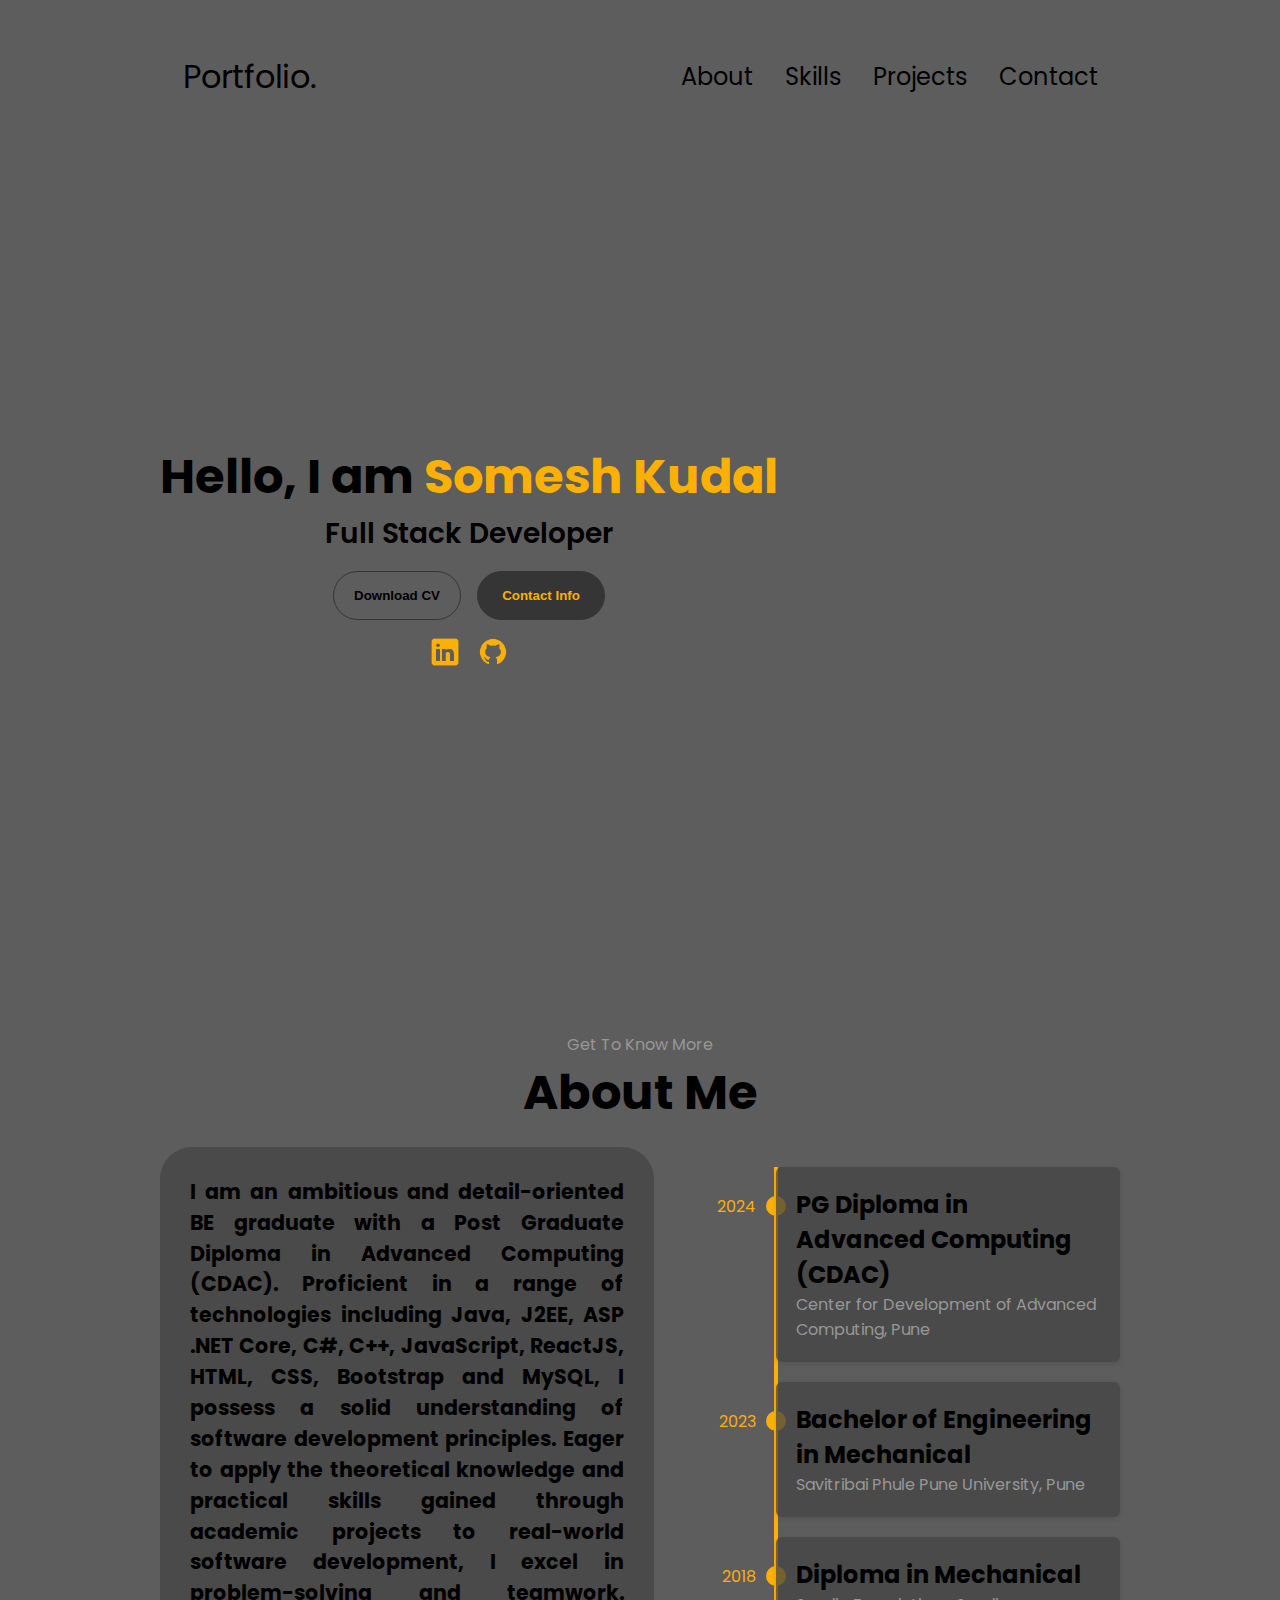
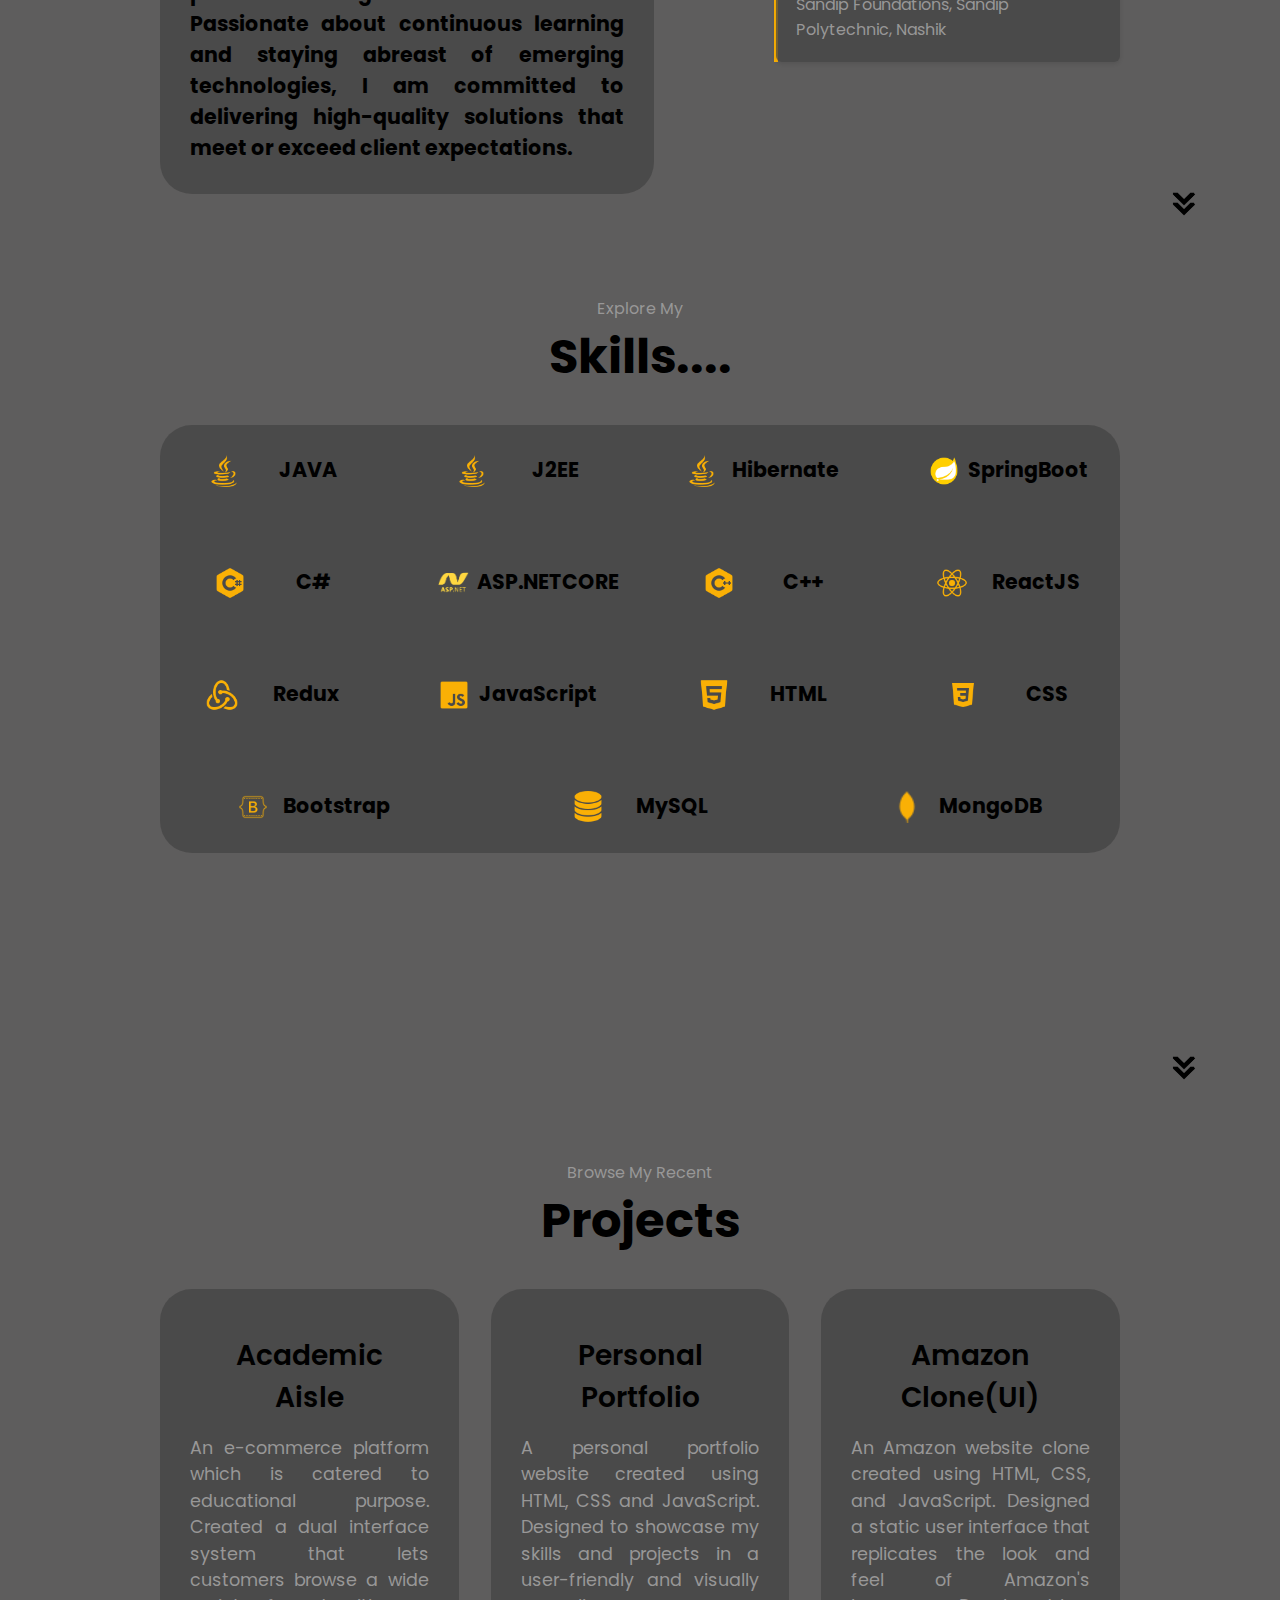
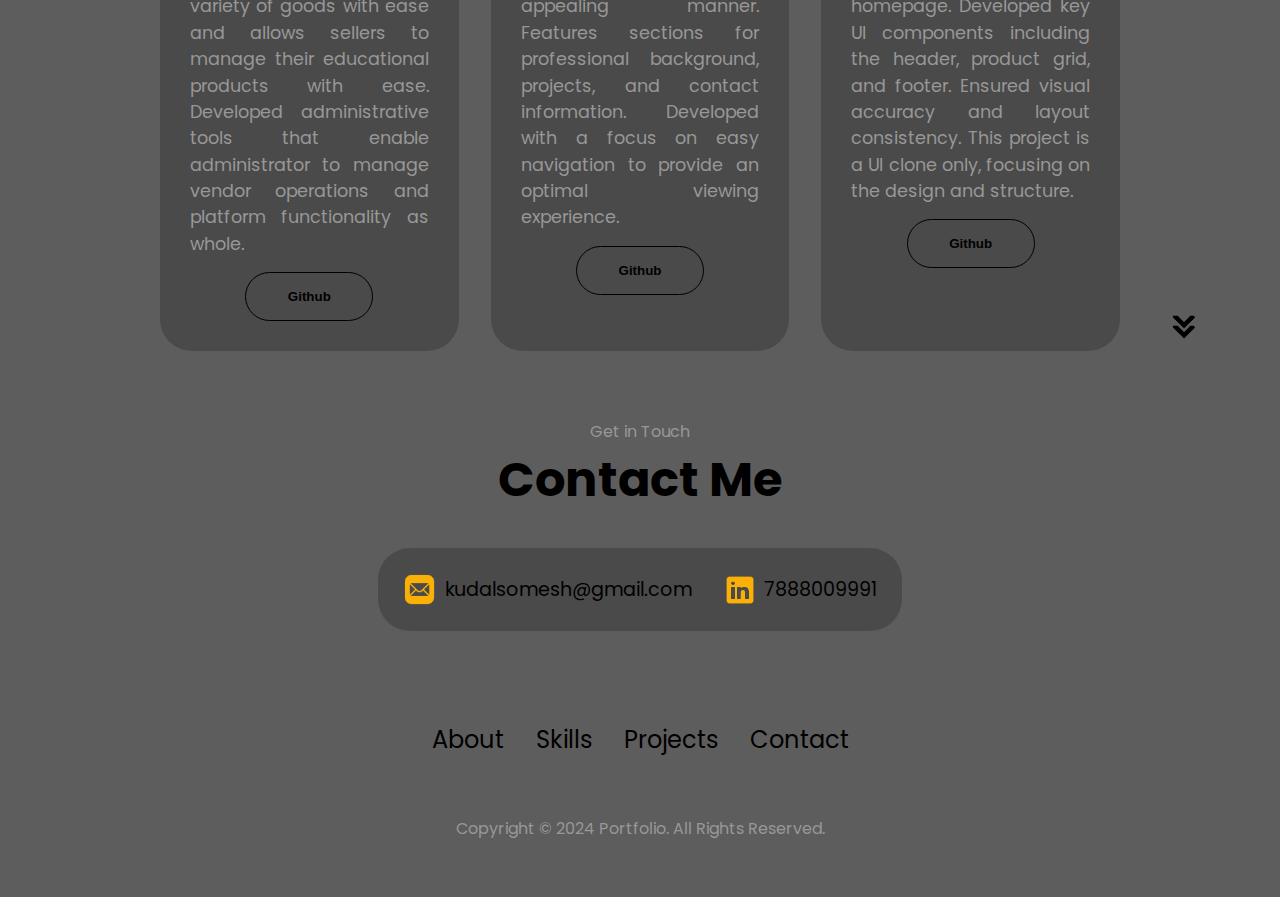
==== index.html @ f619b46e "file rearrange" ====
<!DOCTYPE html>
<html lang="en">

<head>
  <meta charset="UTF-8" />
  <meta http-equiv="X-UA-Compatible" content="IE=edge" />
  <meta name="viewport" content="width=device-width, initial-scale=1.0" />
  <title>My Portfolio</title>
  <link rel="stylesheet" href="style.css" />
  <link rel="stylesheet" href="mediaqueries.css" />
</head>

<body>
  <nav id="desktop-nav">
    <div class="logo">Portfolio.</div>
    <div>
      <ul class="nav-links">
        <li><a href="#about">About</a></li>
        <li><a href="#experience">Skills</a></li>
        <li><a href="#projects">Projects</a></li>
        <li><a href="#contact">Contact</a></li>
      </ul>
    </div>
  </nav>

  <section id="profile">
    <div class="section__text">
      <h1 class="title">Hello, I am <span>Somesh Kudal</span></h1>
      <p class="section__text__p2">Full Stack Developer</p>
      <div class="btn-container">
        <button class="btn btn-color-2" onclick="window.open('./assets/Somesh_Kudal_SDE.pdf')">
          Download CV
        </button>
        <button class="btn btn-color-1" onclick="location.href='./#contact'">
          Contact Info
        </button>
      </div>
      <div id="socials-container">
        <img src="./assets/linkedin.png" alt="My LinkedIn profile" class="icon"
          onclick="location.href='https://www.linkedin.com/in/somesh-kudal-7bb0761b0/'" />
        <img src="./assets/git.png" alt="My Github profile" class="icon"
          onclick="location.href='https://github.com/73629somesh'" />
      </div>
    </div>
  </section>
  <section id="about">
    <p class="section__text__p1">Get To Know More</p>
    <h1 class="title">About Me</h1>
    <div class="section-container">
      <div class="about-details-container">
        <div class="about-containers">
          <div class="details-container" style="margin: 0">
            <h3>
              I am an ambitious and detail-oriented BE graduate
              with a Post Graduate Diploma in Advanced Computing
              (CDAC). Proficient in a range of technologies including
              Java, J2EE, ASP .NET Core, C#, C++, JavaScript, ReactJS,
              HTML, CSS, Bootstrap and MySQL, I possess a solid understanding of software
              development principles. Eager to apply the theoretical knowledge
              and practical skills gained through academic projects to real-world
              software development, I excel in problem-solving and teamwork.
              Passionate about continuous learning and staying abreast of emerging
              technologies, I am committed to delivering high-quality solutions
              that meet or exceed client expectations.
            </h3>
          </div>
          <div class="education-container">
            <ul class="timeline">
              <li class="timeline-item">
                <span class="date">2024</span>
                <div class="marker"></div>
                <div class="timeline-content">
                  <h2>PG Diploma in Advanced Computing (CDAC)</h2>
                  <p>Center for Development of Advanced Computing, Pune</p>
                </div>
              </li>
              <li class="timeline-item">
                <span class="date">2023</span>
                <div class="marker"></div>
                <div class="timeline-content">
                  <h2>Bachelor of Engineering in Mechanical</h2>
                  <p>Savitribai Phule Pune University, Pune</p>
                </div>
              </li>
              <li class="timeline-item">
                <span class="date">2018</span>
                <div class="marker"></div>
                <div class="timeline-content">
                  <h2>Diploma in Mechanical</h2>
                  <p>Sandip Foundations, Sandip Polytechnic, Nashik</p>

                </div>
              </li>
            </ul>
          </div>
        </div>
      </div>
    </div>
    <img src="./assets/arrow.png" alt="Arrow icon" class="icon arrow" onclick="location.href='./#experience'" />
  </section>
  <section id="experience">
    <p class="section__text__p1">Explore My</p>
    <h1 class="title">Skills....</h1>
    <div class="experience-details-container">
      <div class="about-containers">
        <div class="details-container">
          <div class="article-container">
            <article>
              <img src="./assets/java.png" alt="Experience icon" class="icon" />
              <div>
                <h3>JAVA</h3>
              </div>
            </article>
            <article>
              <img src="./assets/java.png" alt="Experience icon" class="icon" />
              <div>
                <h3>J2EE</h3>
              </div>
            </article>
            <article>
              <img src="./assets/java.png" alt="Experience icon" class="icon" />
              <div>
                <h3>Hibernate</h3>
              </div>
            </article>
            <article>
              <img src="./assets/springboot.png" alt="Experience icon" class="icon" />
              <div>
                <h3>SpringBoot</h3>
              </div>
            </article>
            <article>
              <img src="./assets/csharp.png" alt="Experience icon" class="icon" />
              <div>
                <h3>C#</h3>
              </div>
            </article>
            <article>
              <img src="./assets/dotnet.png" alt="Experience icon" class="icon" />
              <div>
                <h3>ASP.NETCORE</h3>
              </div>
            </article>
            <article>
              <img src="./assets/cpp.png" alt="Experience icon" class="icon" />
              <div>
                <h3>C++</h3>
              </div>
            </article>
            <article>
              <img src="./assets/react.png" alt="Experience icon" class="icon" />
              <div>
                <h3>ReactJS</h3>
              </div>
            </article>
            <article>
              <img src="./assets/redux.png" alt="Experience icon" class="icon" />
              <div>
                <h3>Redux</h3>
              </div>
            </article>
            <article>
              <img src="./assets/js.png" alt="Experience icon" class="icon" />
              <div>
                <h3>JavaScript</h3>
              </div>
            </article>
            <article>
              <img src="./assets/html.png" alt="Experience icon" class="icon" />
              <div>
                <h3>HTML</h3>
              </div>
            </article>
            <article>
              <img src="./assets/css.png" alt="Experience icon" class="icon" />
              <div>
                <h3>CSS</h3>
              </div>
            </article>
            <article>
              <img src="./assets/bootstrap.png" alt="Experience icon" class="icon" />
              <div>
                <h3>Bootstrap</h3>
              </div>
            </article>
            <article>
              <img src="./assets/sql.png" alt="Experience icon" class="icon" />
              <div>
                <h3>MySQL</h3>
              </div>
            </article>
            <article>
              <img src="./assets/mongodb.png" alt="Experience icon" class="icon" />
              <div>
                <h3>MongoDB</h3>
              </div>
            </article>
          </div>
        </div>

      </div>
    </div>
    <img src="./assets/arrow.png" alt="Arrow icon" class="icon arrow" onclick="location.href='./#projects'" />
  </section>
  <section id="projects">
    <p class="section__text__p1">Browse My Recent</p>
    <h1 class="title">Projects</h1>
    <div class="experience-details-container">
      <div class="about-containers">
        <div class="details-container color-container">

          <h2 class="experience-sub-title project-title">Academic Aisle</h2>

          <p>
            An e-commerce platform which is catered to educational purpose. Created a dual interface system that lets
            customers browse a wide variety of goods with ease and
            allows sellers to manage their educational products with ease. Developed administrative tools that
            enable administrator to manage vendor operations and platform functionality as whole.
          </p>

          <div class="btn-container">
            <button class="btn btn-color-2 project-btn"
              onclick="location.href=' https://github.com/73629somesh/AcademicAisle-Full '">
              Github
            </button>
          </div>
        </div>
        <div class="details-container color-container">

          <h2 class="experience-sub-title project-title">Personal Portfolio</h2>
          <p>
            A personal portfolio website created using HTML, CSS and JavaScript. Designed to showcase my skills and
            projects in a user-friendly and visually appealing manner. Features sections for professional background,
            projects, and
            contact information. Developed with a focus on easy navigation to provide an optimal viewing experience.
          </p>
          <div class="btn-container">
            <button class="btn btn-color-2 project-btn"
              onclick="location.href='https://github.com/73629somesh/Personal_Portfolio '">
              Github
            </button>
          </div>
        </div>
        <div class="details-container color-container">

          <h2 class="experience-sub-title project-title">Amazon Clone(UI)</h2>
          <p>
            An Amazon website clone created using HTML, CSS, and JavaScript. Designed a static user interface that
            replicates the look and feel of Amazon's homepage. Developed key UI components
            including the header, product grid, and footer. Ensured visual accuracy and layout
            consistency. This project is a UI clone only, focusing on the
            design and structure.
          </p>
          <div class="btn-container">
            <button class="btn btn-color-2 project-btn"
              onclick="location.href='https://github.com/73629somesh/Amazon_Clone_UI '">
              Github
            </button>
          </div>
        </div>
      </div>
    </div>
    <img src="./assets/arrow.png" alt="Arrow icon" class="icon arrow" onclick="location.href='./#contact'" />
  </section>
  <section id="contact">
    <p class="section__text__p1">Get in Touch</p>
    <h1 class="title">Contact Me</h1>
    <div class="contact-info-upper-container">
      <div class="contact-info-container">
        <img src="./assets/email.png" alt="Email icon" class="icon contact-icon email-icon"
          style="width: 35px ;height:35px" />
        <p><a href="mailto:examplemail@gmail.com">kudalsomesh@gmail.com</a></p>
      </div>
      <div class="contact-info-container">
        <img src="./assets/linkedin.png" alt="LinkedIn icon" class="icon contact-icon" />
        <p style="color: black">7888009991</p>
      </div>
    </div>
  </section>
  <footer>
    <nav>
      <div class="nav-links-container">
        <ul class="nav-links">
          <li><a href="#about">About</a></li>
          <li><a href="#experience">Skills</a></li>
          <li><a href="#projects">Projects</a></li>
          <li><a href="#contact">Contact</a></li>
        </ul>
      </div>
    </nav>
    <p>Copyright &#169; 2024 Portfolio. All Rights Reserved.</p>
  </footer>
  <script src="script.js"></script>
</body>

</html>
---- style.css ----
/* GENERAL */

@import url("https://fonts.googleapis.com/css2?family=Poppins:wght@300;400;500;600&display=swap");

* {
  margin: 0;
  padding: 0;
}

body {
  font-family: "Poppins", sans-serif;
  background-color: rgb(94, 93, 93);
}

html {
  scroll-behavior: smooth;
}

p {
  color: rgb(152, 151, 151);
}

/* TRANSITION */

a,
.btn {
  transition: all 300ms ease;
}

/* DESKTOP NAV */

nav,
.nav-links {
  display: flex;
}

nav {
  justify-content: space-around;
  align-items: center;
  height: 17vh;
}

.nav-links {
  gap: 2rem;
  list-style: none;
  font-size: 1.5rem;
}

a {
  color: black;
  text-decoration: none;
  text-decoration-color: white;
}

a:hover {
  color: #FAB005;
  text-decoration: underline;
  text-underline-offset: 1rem;
  text-decoration-color: #FAB005;
}

.logo {
  font-size: 2rem;
}

.logo:hover {
  cursor: pointer;
}


/* SECTIONS */

section {
  padding-top: 4vh;
  height: 96vh;
  margin: 0 10rem;
  box-sizing: border-box;
  min-height: fit-content;
}

.section-container {
  display: flex;
}

/* PROFILE SECTION */

#profile {
  display: flex;
  justify-content: left;
  gap: 5rem;
  height: 80vh;
}

.section__pic-container {
  display: flex;
  height: 400px;
  width: 400px;
  margin: auto 0;
}

.section__text {
  align-self: center;
  text-align: center;
  box-sizing: border-box;
  margin: 0;
  padding: 0;
  font-family: 'Poppins', sans-serif;
  box-sizing: border-box;
  margin-top: 20px;
}

/* } */

.section__text p {
  font-weight: 600;
}

.section__text__p1 {
  text-align: center;
}

.section__text__p2 {
  font-size: 1.75rem;
  margin-bottom: 1rem;
  justify-content: left;
  margin-left: 0;
  color: black;
}

.title {
  font-size: 3rem;
  text-align: center;
}

.title span {
  color: #FAB005;
}

#socials-container {
  display: flex;
  justify-content: center;
  margin-top: 1rem;
  gap: 1rem;
}

/* ICONS */

.icon {
  cursor: pointer;
  height: 2rem;
}

/* BUTTONS */

.btn-container {
  display: flex;
  justify-content: center;
  gap: 1rem;
}

.btn {
  font-weight: 600;
  transition: all 300ms ease;
  padding: 1rem;
  width: 8rem;
  border-radius: 2rem;
}

.btn-color-1,
.btn-color-2 {
  border: rgb(53, 53, 53) 0.1rem solid;
}

.btn-color-1:hover,
.btn-color-2:hover {
  cursor: pointer;
}

.btn-color-1,
.btn-color-2:hover {
  background: rgb(53, 53, 53);
  color: #FAB005;
}

.btn-color-1:hover {
  background: rgb(0, 0, 0);
}

.btn-color-2 {
  background: none;
}

.btn-color-2:hover {
  border: #FAB005 0.1rem solid;
}

.btn-container {
  gap: 1rem;
}

/* ABOUT SECTION */

#about {
  position: relative;
}

.about-containers {
  gap: 2rem;
  margin-bottom: 2rem;
  margin-top: 2rem;
}

.about-details-container {
  justify-content: center;
  flex-direction: column;
  margin-top: 20px;
}

.about-containers,
.about-details-container {
  display: flex;
}

.about-pic {
  border-radius: 2rem;
}

.arrow {
  position: absolute;
  right: -5rem;
  bottom: 2.5rem;
}

.details-container {
  width: 80%;
  padding: 30px;
  flex: 1;
  background: #444444bd;
  border-radius: 2rem;
  text-align: justify;
  position: relative;
  margin: 0 auto;
  font-size: 1.1em;
  line-height: 1.5;


}

.education-container {
  padding-top: 0.0rem;
  flex: 1;
  text-align: center;
  position: relative;
  margin: 0 auto;
}

.section-container {
  gap: 4rem;
  height: 80%;
}

.section__pic-container {
  height: 400px;
  width: 400px;
  margin: auto 0;
}

/* EXPERIENCE SECTION */

#experience {
  position: relative;
}

.experience-sub-title {
  color: rgb(85, 85, 85);
  font-weight: 600;
  font-size: 1.75rem;
  margin-bottom: 2rem;
}

.experience-details-container {
  display: flex;
  justify-content: center;
  flex-direction: column;
}

.article-container {
  display: flex;
  text-align: initial;
  flex-wrap: wrap;
  flex-direction: row;
  gap: 5.0rem;
  justify-content: space-around;
}

article {
  display: flex;
  width: 10rem;
  justify-content: space-around;
  gap: 0.5rem;
}

article .icon {
  cursor: default;
}

/* PROJECTS SECTION */

#projects {
  position: relative;
}

.color-container {
  background: #444444bd;
}

.project-img {
  border-radius: 2rem;
  width: 90%;
  height: 90%;
}

.project-title {
  margin: 1rem;
  color: black;
  text-align: center;
}

.project-btn {
  color: black;
  border-color: rgb(0, 0, 0);
  margin-top: 15px;
}

.text-container {
  background-color: #444444bd;
  color: white;
}

/* CONTACT */

#contact {
  display: flex;
  justify-content: center;
  flex-direction: column;
  height: 70vh;
}

.contact-info-upper-container {
  display: flex;
  justify-content: center;
  border-radius: 2rem;
  background: #444444bd;
  margin: 2rem auto;
  padding: 0.5rem;
}

.contact-info-container {
  display: flex;
  align-items: center;
  justify-content: center;
  gap: 0.5rem;
  margin: 1rem;
}

.contact-info-container p {
  font-size: larger;
}

.contact-icon {
  cursor: default;
}

.email-icon {
  height: 2.5rem;
}

/* FOOTER SECTION */

footer {
  height: 26vh;
  margin: 0 1rem;
}

footer p {
  text-align: center;
}

.project-desc {
  padding: 5px 5px;
}


.timeline {
  position: relative;
  padding: 0;
  list-style: none;
}

.timeline:before {
  content: '';
  position: absolute;
  top: 0;
  bottom: 0;
  width: 4px;
  background: #FAB005;
  left: 90px;
  margin-left: -2px;
}

.timeline-item {
  position: relative;
  margin: 20px 0;
}

.timeline-item:after {
  content: "";
  display: table;
  clear: both;
}

.timeline-item .timeline-content {
  position: relative;
  width: 70%;
  padding: 20px;
  background: #444444bd;
  border-radius: 6px;
  box-shadow: 0 2px 4px rgba(0, 0, 0, 0.1);
  float: right;
  text-align: left;
}

.timeline-item .date {
  position: absolute;
  width: 100px;
  top: 27px;
  left: -30px;
  text-align: right;
  color: #FAB005;
}

.timeline-item .marker {
  position: absolute;
  top: 29px;
  left: 90px;
  width: 20px;
  height: 20px;
  background: #FAB005;
  border-radius: 50%;
  margin-left: -10px;
}
---- mediaqueries.css ----
@media screen and (max-width: 1400px) {
  #profile {
    height: 83vh;
    margin-bottom: 6rem;
  }
  .about-containers {
    flex-wrap: wrap;
  }
  #contact,
  #projects {
    height: fit-content;
  }
}

@media screen and (max-width: 1200px) {
  #desktop-nav {
    display: none;
  }
  #hamburger-nav {
    display: flex;
  }
  #experience,
  .experience-details-container {
    margin-top: 2rem;
  }
  #profile,
  .section-container {
    display: block;
  }
  .arrow {
    display: none;
  }
  section,
  .section-container {
    height: fit-content;
  }
  section {
    margin: 0 5%;
  }
  .section__pic-container {
    width: 275px;
    height: 275px;
    margin: 0 auto 2rem;
  }
  .about-containers {
    margin-top: 0;
  }
}

@media screen and (max-width: 600px) {
  #contact,
  footer {
    height: 40vh;
  }
  #profile {
    height: 83vh;
    margin-bottom: 0;
  }
  article {
    font-size: 1rem;
  }
  footer nav {
    height: fit-content;
    margin-bottom: 2rem;
  }
  .about-containers,
  .contact-info-upper-container,
  .btn-container {
    flex-wrap: wrap;
  }
  .contact-info-container {
    margin: 0;
  }
  .contact-info-container p,
  .nav-links li a {
    font-size: 1rem;
  }
  .experience-sub-title {
    font-size: 1.25rem;
  }
  .logo {
    font-size: 1.5rem;
  }
  .nav-links {
    flex-direction: column;
    gap: 0.5rem;
    text-align: center;
  }
  .section__pic-container {
    width: auto;
    height: 46vw;
    justify-content: center;
  }
  .section__text__p2 {
    font-size: 1.25rem;
  }
  .title {
    font-size: 2rem;
  }
  .text-container {
    text-align: justify;
  }
}
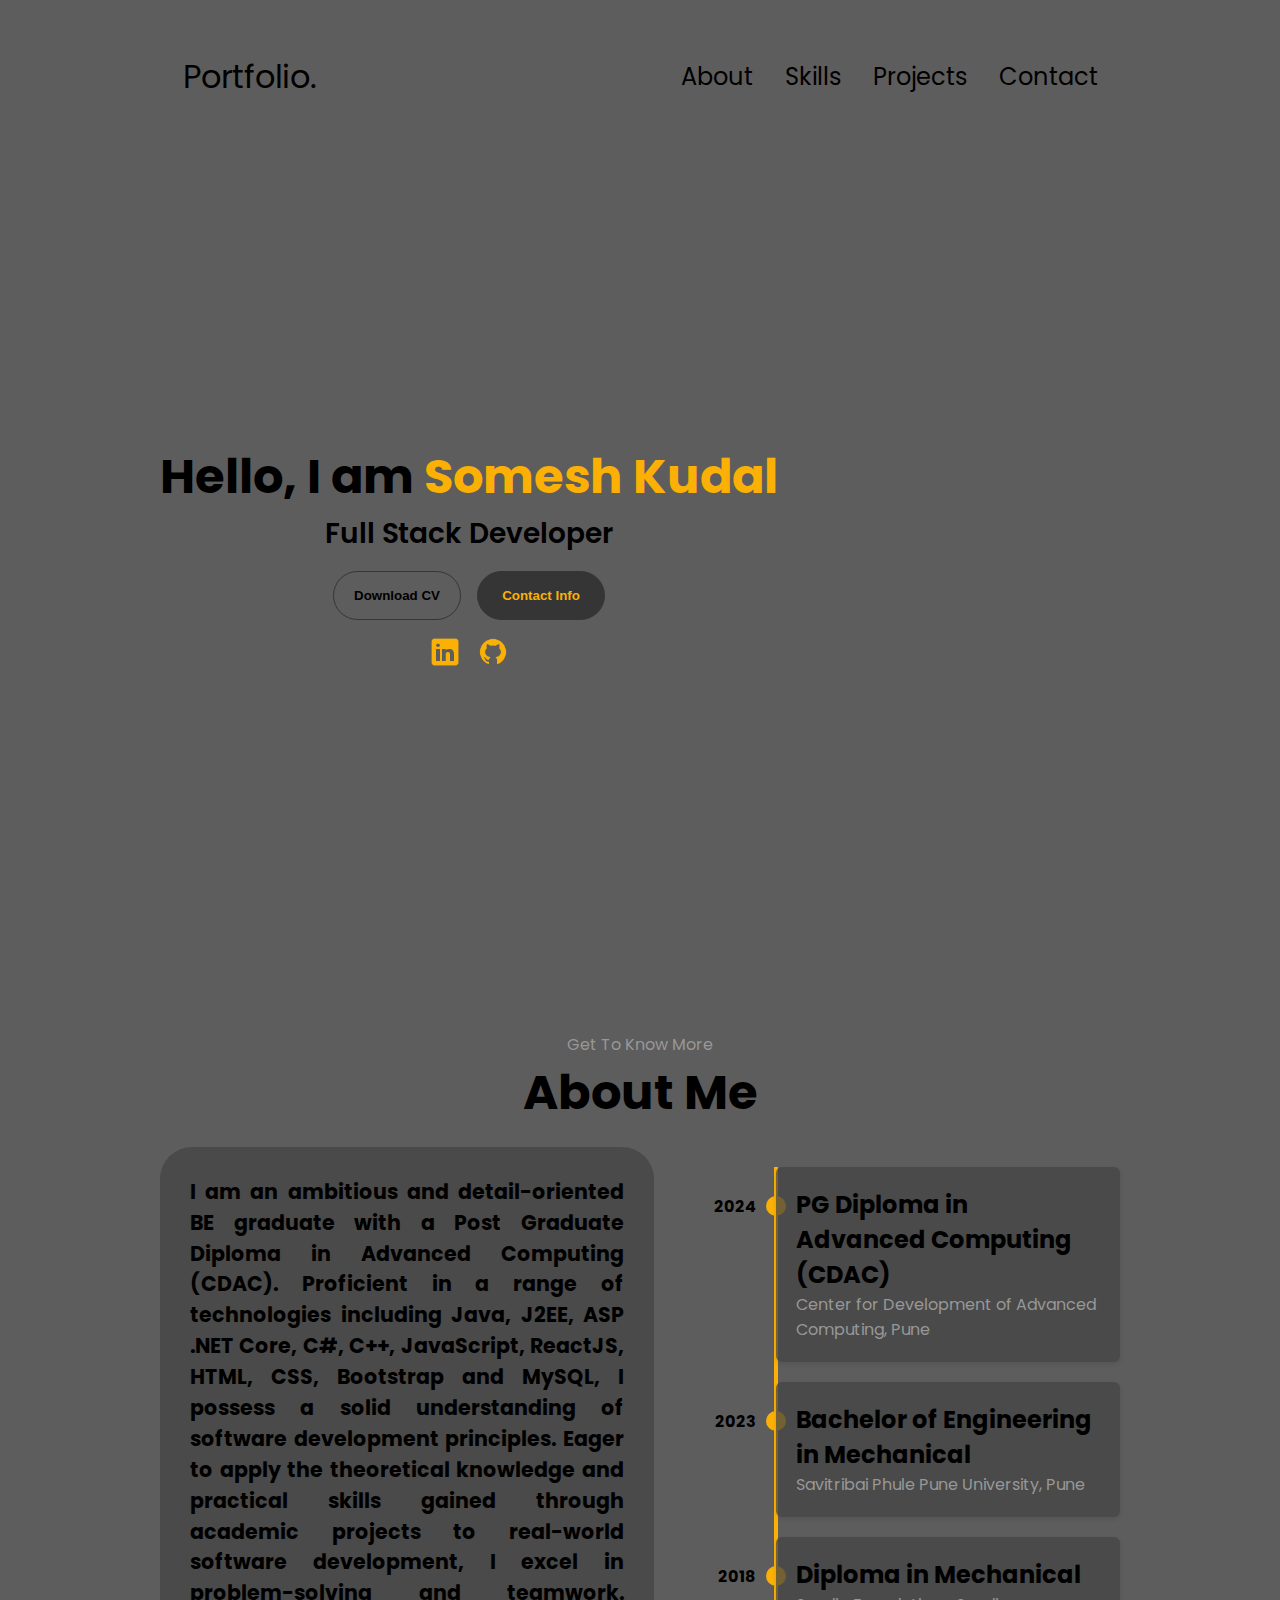
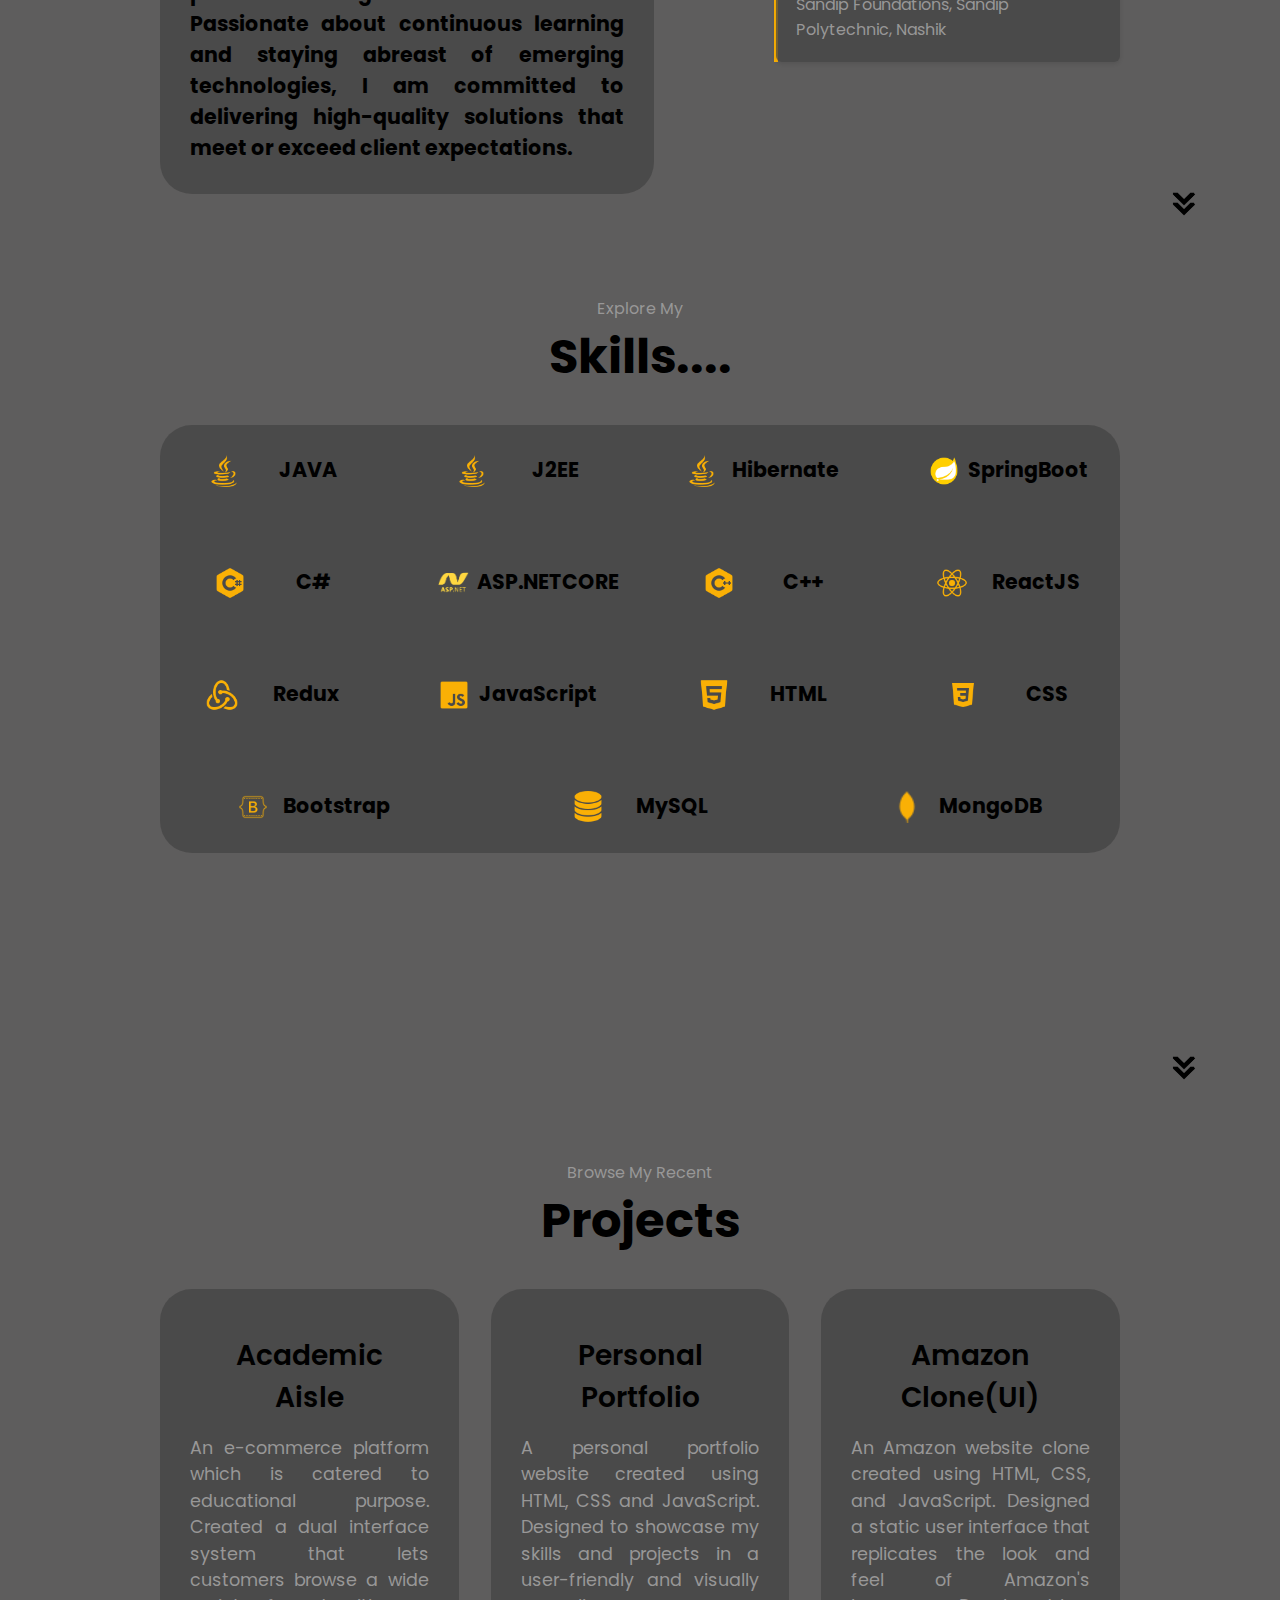
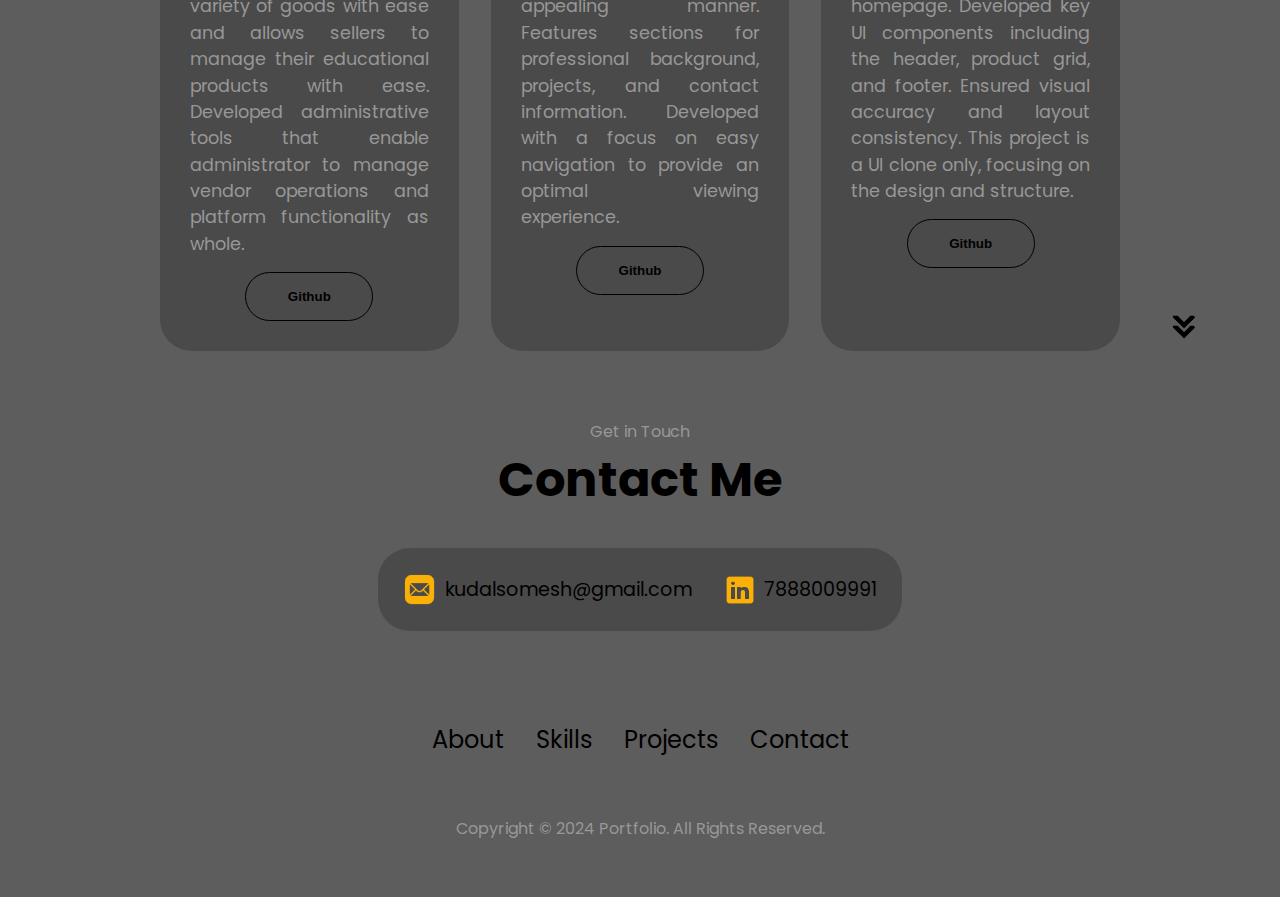
==== commit 71446b79: "file updated" ====
--- a/index.html
+++ b/index.html
@@ -269,7 +269,7 @@
       <div class="contact-info-container">
         <img src="./assets/email.png" alt="Email icon" class="icon contact-icon email-icon"
           style="width: 35px ;height:35px" />
-        <p><a href="mailto:examplemail@gmail.com">kudalsomesh@gmail.com</a></p>
+        <p><a href="mailto:kudalsomesh@gmail.com">kudalsomesh@gmail.com</a></p>
       </div>
       <div class="contact-info-container">
         <img src="./assets/linkedin.png" alt="LinkedIn icon" class="icon contact-icon" />
--- a/style.css
+++ b/style.css
@@ -436,7 +436,8 @@
   top: 27px;
   left: -30px;
   text-align: right;
-  color: #FAB005;
+  color: #000000;
+  font-weight: bold;
 }
 
 .timeline-item .marker {
--- a/mediaqueries.css
+++ b/mediaqueries.css
@@ -101,3 +101,50 @@
     text-align: justify;
   }
 }
+
+/* Additional CSS for Responsiveness */
+
+@media (max-width: 768px) {
+  .timeline:before {
+    left: 50%;
+  }
+
+  .timeline-item {
+    margin: 40px 0;
+    text-align: center;
+  }
+
+  .timeline-item .timeline-content {
+    float: none;
+    width: 90%;
+    margin: 0 auto;
+    text-align: center;
+  }
+
+  .timeline-item .date {
+    width: 100%;
+    position: static;
+    text-align: center;
+    margin-bottom: 10px;
+    color: #000000;
+    font-weight: bold;
+  }
+
+  .timeline-item .marker {
+    left: 50%;
+    top: 0;
+    margin-left: -10px;
+    background: #fab00540;
+  }
+}
+
+@media (max-width: 480px) {
+  .timeline-item .timeline-content {
+    width: 100%;
+    padding: 10px;
+  }
+
+  .timeline-item .date {
+    font-size: 14px;
+  }
+}
